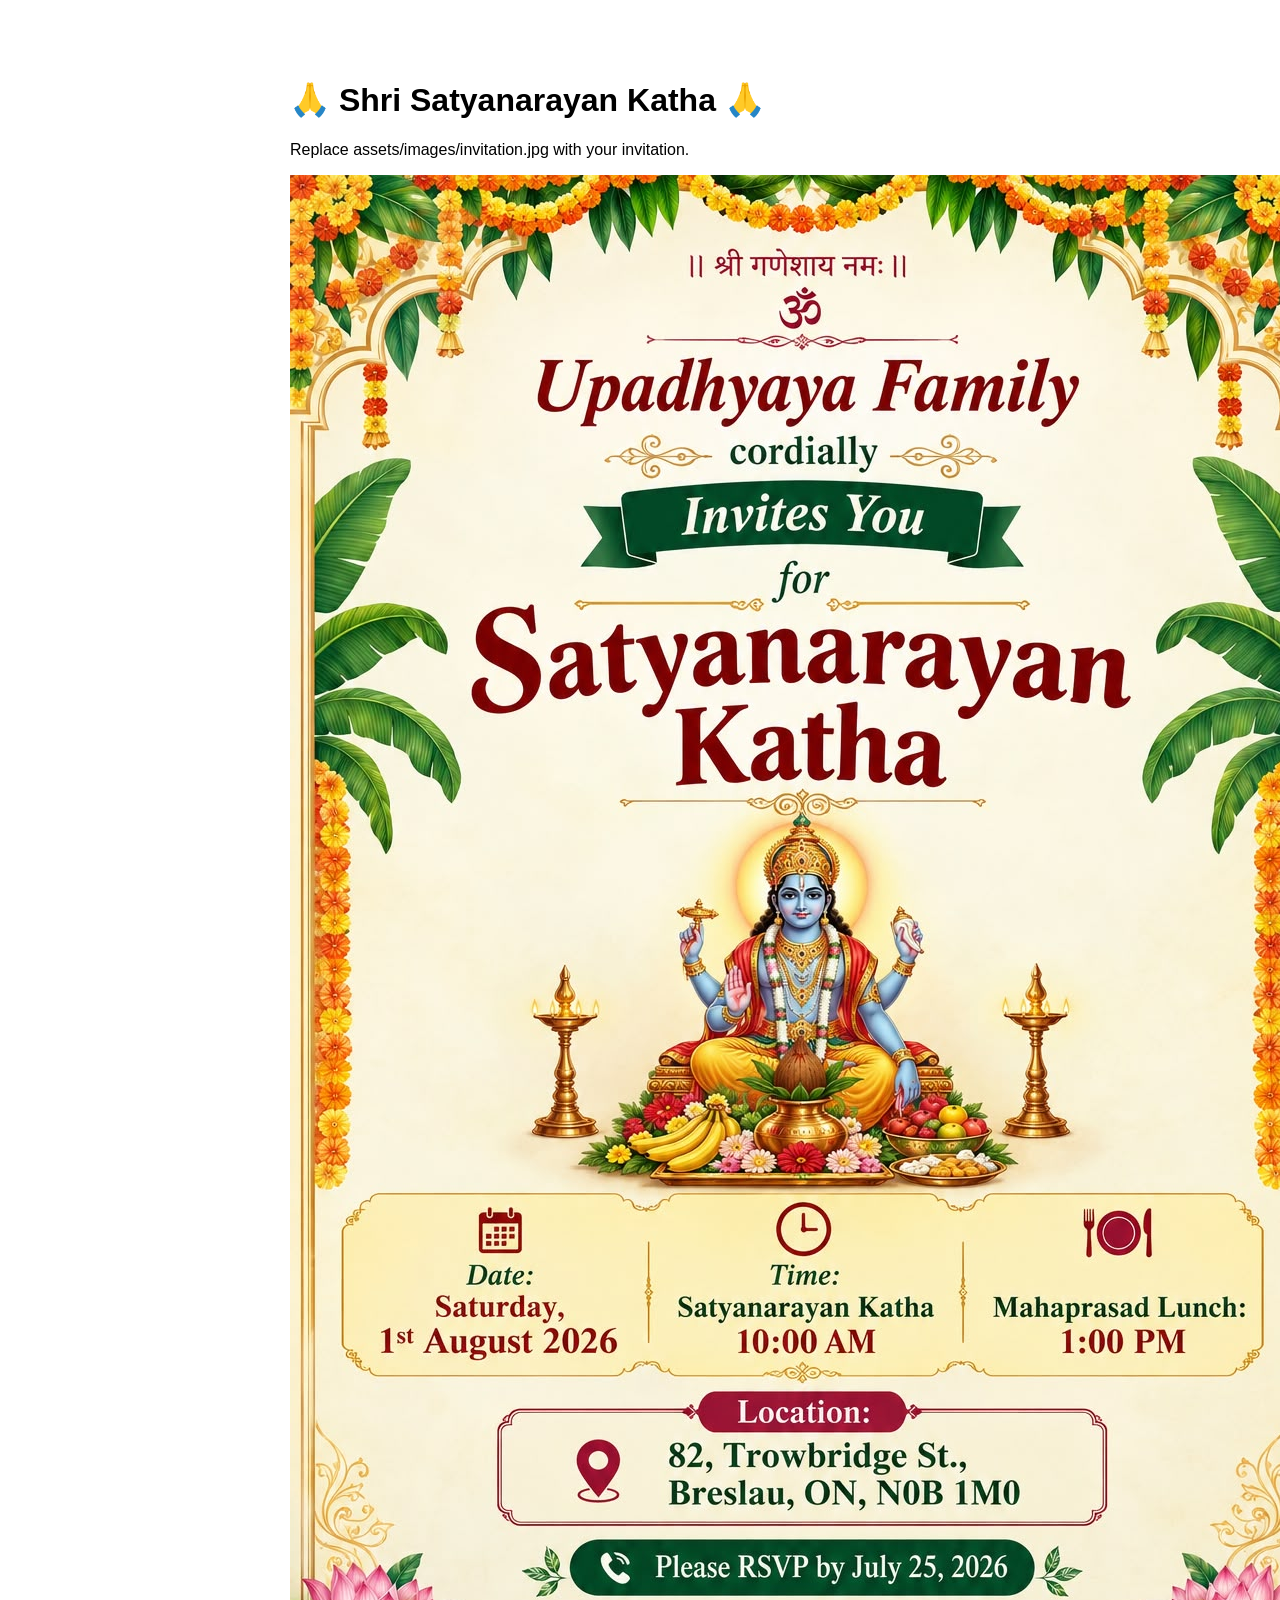
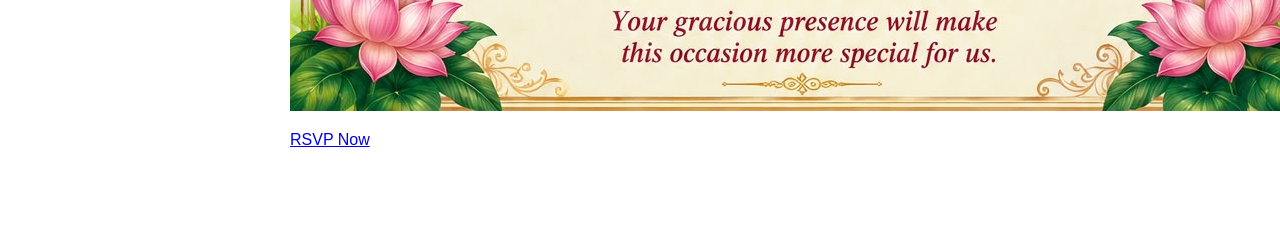
==== index.html @ 51592a34 "Add files" ====
<!doctype html>
<html><head><meta charset="utf-8"><title>Satyanarayan RSVP</title>
<link rel="stylesheet" href="assets/css/style.css"></head>
<body>
<h1>🙏 Shri Satyanarayan Katha 🙏</h1>
<p>Replace assets/images/invitation.jpg with your invitation.</p>
<img src="assets/images/invitation.jpg" style="max-width:100%%">
<p><a href="rsvp.html">RSVP Now</a></p>
</body></html>
---- assets/css/style.css ----
body{font-family:Arial;max-width:700px;margin:40px auto;padding:20px}
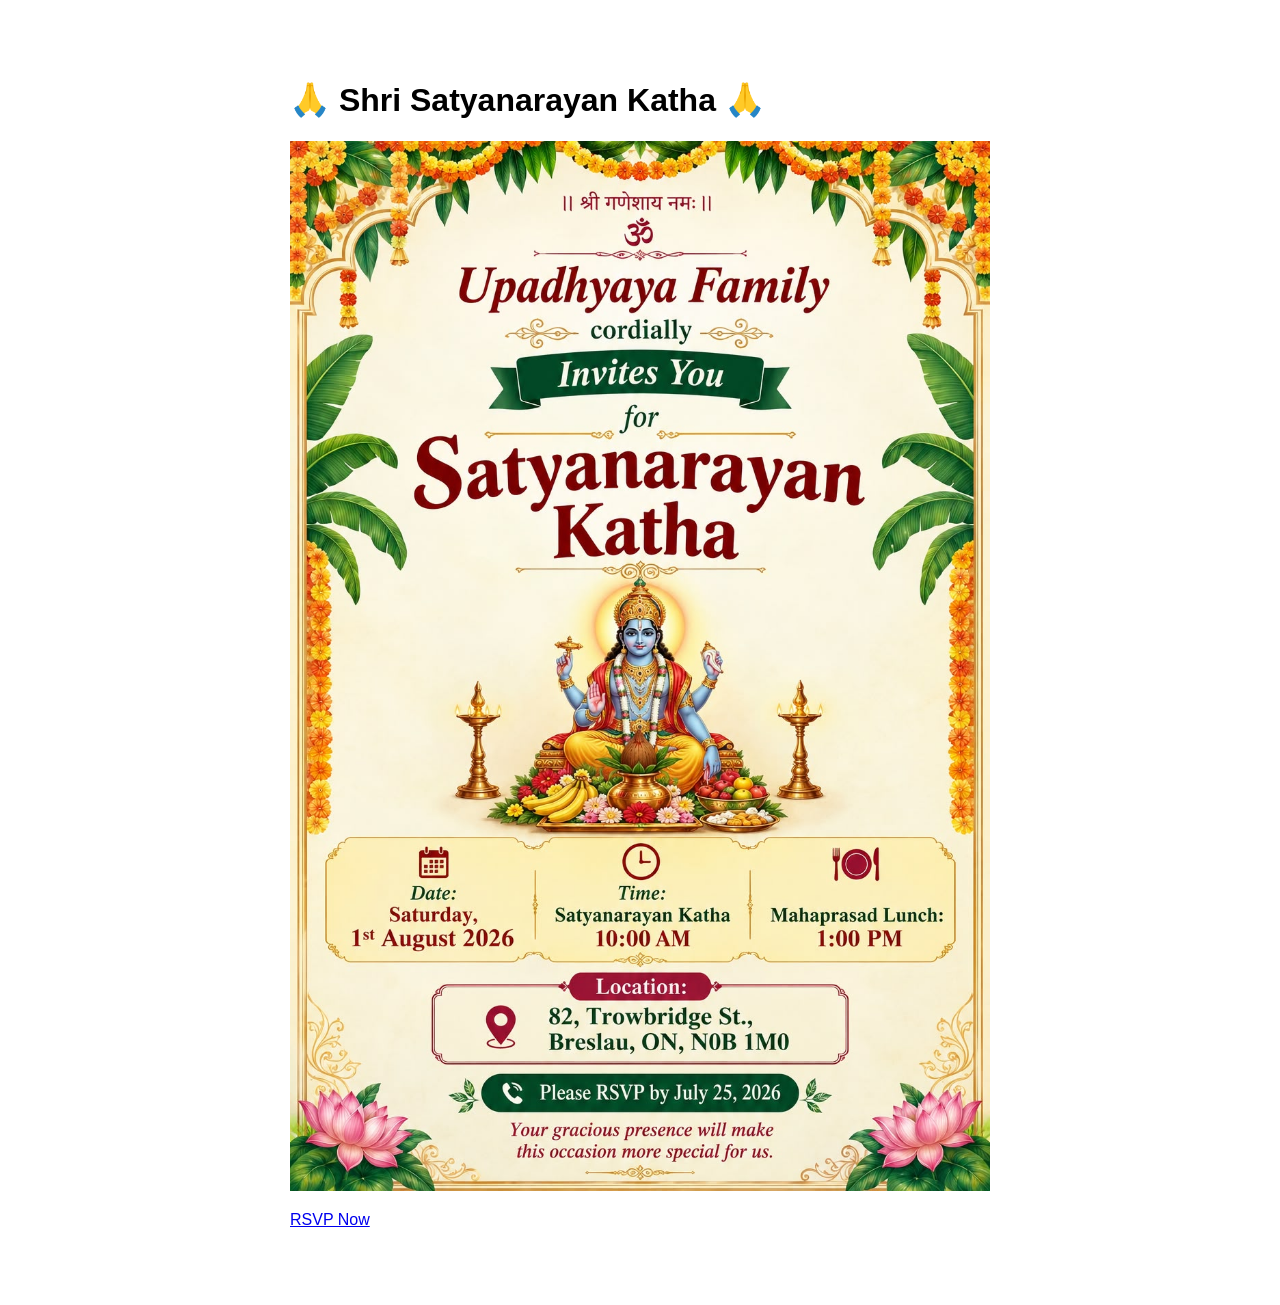
==== commit 0e890579: "fix" ====
--- a/index.html
+++ b/index.html
@@ -3,7 +3,6 @@
 <link rel="stylesheet" href="assets/css/style.css"></head>
 <body>
 <h1>🙏 Shri Satyanarayan Katha 🙏</h1>
-<p>Replace assets/images/invitation.jpg with your invitation.</p>
-<img src="assets/images/invitation.jpg" style="max-width:100%%">
+<img src="assets/images/invitation.jpg" style="max-width:100%">
 <p><a href="rsvp.html">RSVP Now</a></p>
 </body></html>
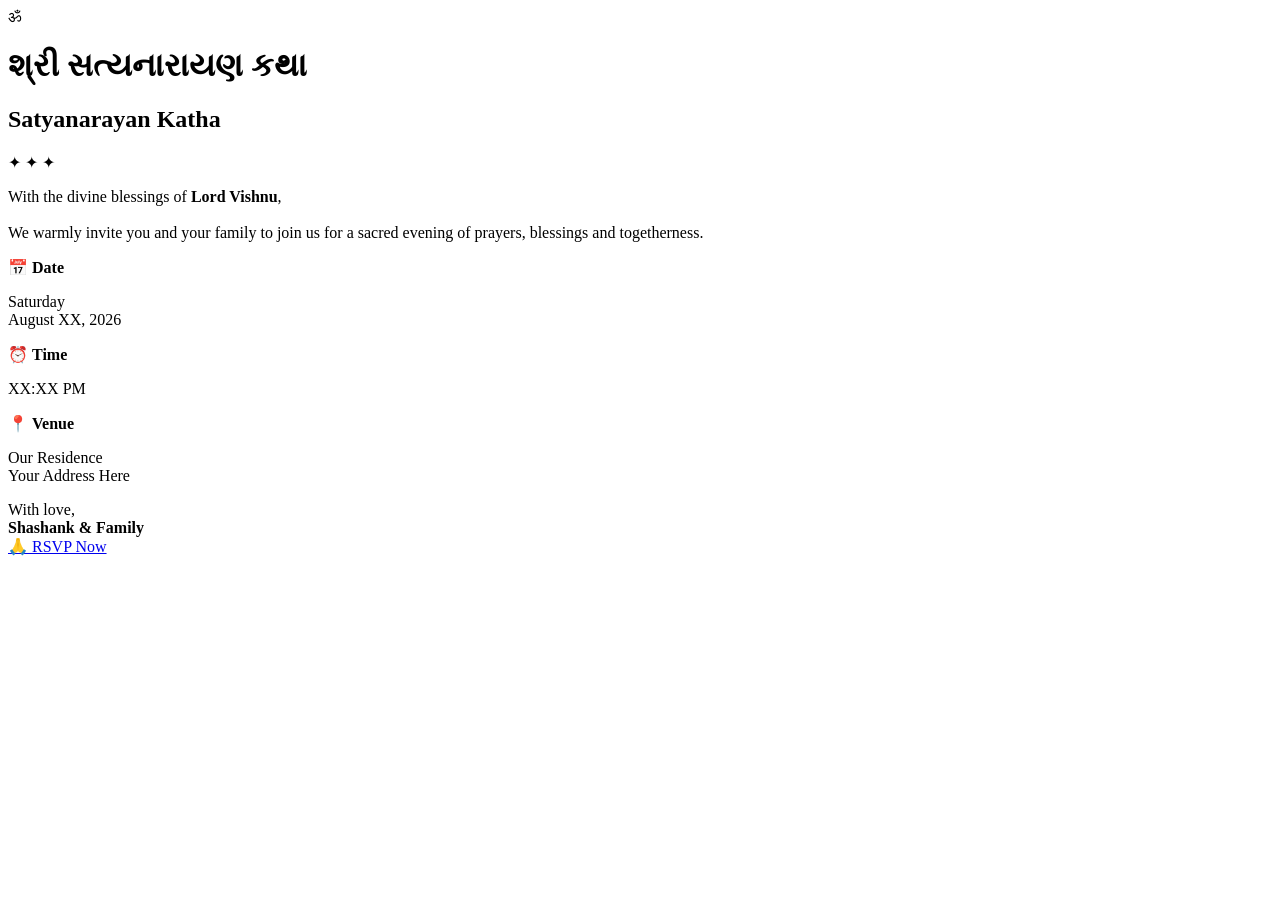
==== commit e5abf8cf: "add files" ====
--- a/index.html
+++ b/index.html
@@ -1,8 +1,115 @@
-<!doctype html>
-<html><head><meta charset="utf-8"><title>Satyanarayan RSVP</title>
-<link rel="stylesheet" href="assets/css/style.css"></head>
+<!DOCTYPE html>
+<html lang="en">
+
+<head>
+    <meta charset="UTF-8">
+    <meta name="viewport" content="width=device-width, initial-scale=1.0">
+
+    <title>Satyanarayan Katha Invitation</title>
+
+    <link rel="stylesheet" href="css/style.css">
+
+    <!-- Google Font -->
+    <link
+        href="https://fonts.googleapis.com/css2?family=Tiro+Devanagari+Sanskrit&family=Poppins:wght@300;400;600&display=swap"
+        rel="stylesheet">
+
+</head>
+
 <body>
-<h1>🙏 Shri Satyanarayan Katha 🙏</h1>
-<img src="assets/images/invitation.jpg" style="max-width:100%">
-<p><a href="rsvp.html">RSVP Now</a></p>
-</body></html>+
+    <div class="container">
+
+        <div class="invitation-card">
+
+            <div class="om">
+                ॐ
+            </div>
+
+
+            <h1>
+                શ્રી સત્યનારાયણ કથા
+            </h1>
+
+            <h2>
+                Satyanarayan Katha
+            </h2>
+
+
+            <div class="divider">
+                ✦ ✦ ✦
+            </div>
+
+
+            <p class="intro">
+
+                With the divine blessings of
+                <b>Lord Vishnu</b>,<br><br>
+
+                We warmly invite you and your family
+                to join us for a sacred evening of prayers,
+                blessings and togetherness.
+
+            </p>
+
+
+
+            <div class="details">
+
+                <div>
+                    <span>📅</span>
+                    <strong>Date</strong>
+                    <p>
+                        Saturday<br>
+                        August XX, 2026
+                    </p>
+                </div>
+
+
+                <div>
+                    <span>⏰</span>
+                    <strong>Time</strong>
+                    <p>
+                        XX:XX PM
+                    </p>
+                </div>
+
+
+                <div>
+                    <span>📍</span>
+                    <strong>Venue</strong>
+                    <p>
+                        Our Residence<br>
+                        Your Address Here
+                    </p>
+                </div>
+
+            </div>
+
+
+
+            <div class="family">
+
+                With love,<br>
+
+                <b>
+                    Shashank & Family
+                </b>
+
+            </div>
+
+
+            <a href="rsvp.html" class="rsvp-btn">
+                🙏 RSVP Now
+            </a>
+
+
+        </div>
+
+
+    </div>
+
+
+</body>
+
+</html>
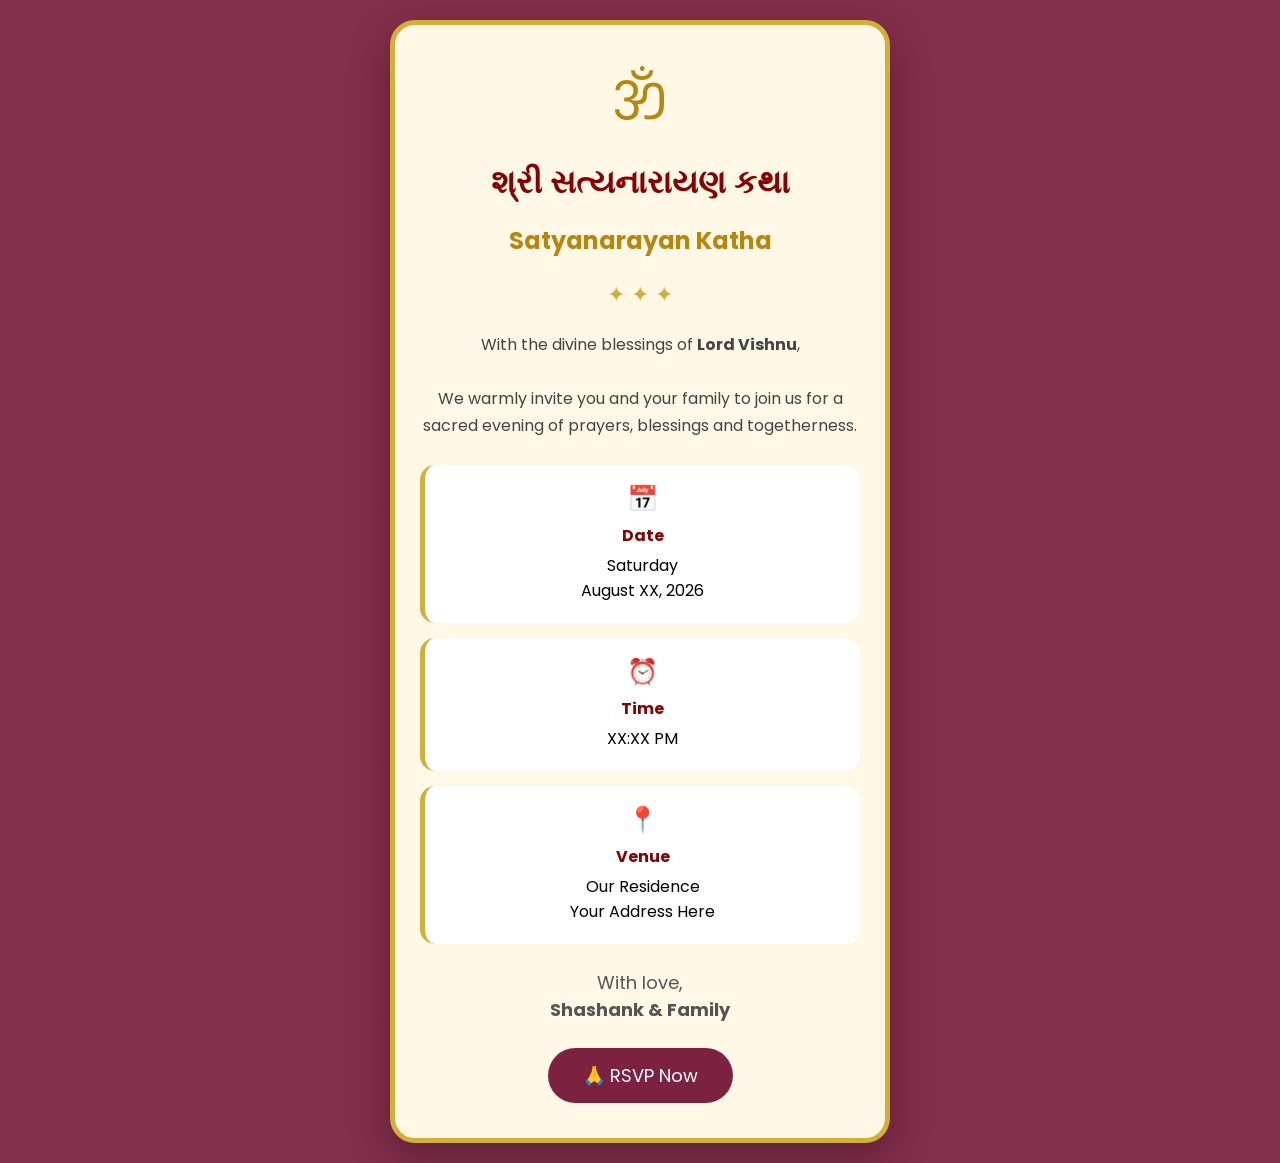
==== commit 54449b32: "fix" ====
--- a/index.html
+++ b/index.html
@@ -7,7 +7,7 @@
 
     <title>Satyanarayan Katha Invitation</title>
 
-    <link rel="stylesheet" href="css/style.css">
+    <link rel="stylesheet" href="assets/css/style.css">
 
     <!-- Google Font -->
     <link
--- a/assets/css/style.css
+++ b/assets/css/style.css
@@ -0,0 +1,284 @@
+*{
+    box-sizing:border-box;
+}
+
+
+body{
+
+    margin:0;
+
+    min-height:100vh;
+
+    display:flex;
+
+    justify-content:center;
+
+    align-items:center;
+
+
+    background:
+
+    linear-gradient(
+        rgba(124,33,64,0.94),
+        rgba(124,33,64,0.94)
+    );
+
+
+    font-family:'Poppins',sans-serif;
+
+}
+
+
+
+.container{
+
+    width:100%;
+
+    padding:20px;
+
+}
+
+
+
+.invitation-card{
+
+
+    max-width:500px;
+
+    margin:auto;
+
+    background:#fff8e7;
+
+
+    border-radius:25px;
+
+
+    padding:35px 25px;
+
+
+    text-align:center;
+
+
+    box-shadow:
+
+    0 15px 40px rgba(0,0,0,0.3);
+
+
+    border:
+
+    5px solid #d4af37;
+
+
+}
+
+
+
+.om{
+
+    font-size:55px;
+
+    color:#b8860b;
+
+    margin-bottom:10px;
+
+}
+
+
+
+h1{
+
+    font-family:'Tiro Devanagari Sanskrit';
+
+    color:#8b0000;
+
+    font-size:32px;
+
+}
+
+
+
+h2{
+
+    color:#b8860b;
+
+}
+
+
+
+.divider{
+
+    color:#d4af37;
+
+    font-size:22px;
+
+    margin:20px;
+
+}
+
+
+
+.intro{
+
+    font-size:16px;
+
+    line-height:1.7;
+
+    color:#444;
+
+}
+
+
+
+.details{
+
+    margin-top:25px;
+
+}
+
+
+
+.details div{
+
+
+    background:#fff;
+
+    margin:15px 0;
+
+    padding:15px;
+
+
+    border-radius:15px;
+
+
+    border-left:
+
+    5px solid #d4af37;
+
+
+}
+
+
+
+.details span{
+
+    font-size:25px;
+
+}
+
+
+
+.details strong{
+
+    display:block;
+
+    color:#8b0000;
+
+    margin-top:5px;
+
+}
+
+
+
+.details p{
+
+    margin:5px;
+
+}
+
+
+
+.family{
+
+    margin:25px;
+
+    font-size:18px;
+
+    color:#555;
+
+}
+
+
+
+.rsvp-btn{
+
+
+    display:inline-block;
+
+
+    padding:14px 35px;
+
+
+    background:#7c2140;
+
+
+    color:white;
+
+
+    border-radius:30px;
+
+
+    text-decoration:none;
+
+
+    font-size:18px;
+
+
+    transition:.3s;
+
+}
+
+
+
+.rsvp-btn:hover{
+
+    background:#b8860b;
+
+}
+table{
+
+width:100%;
+
+border-collapse:collapse;
+
+margin-top:20px;
+
+font-size:14px;
+
+}
+
+
+th{
+
+background:#7c2140;
+
+color:white;
+
+padding:10px;
+
+}
+
+
+td{
+
+padding:10px;
+
+border-bottom:1px solid #ddd;
+
+}
+
+
+
+input,
+select{
+
+width:90%;
+
+padding:12px;
+
+margin:10px;
+
+border-radius:10px;
+
+border:1px solid #ccc;
+
+}
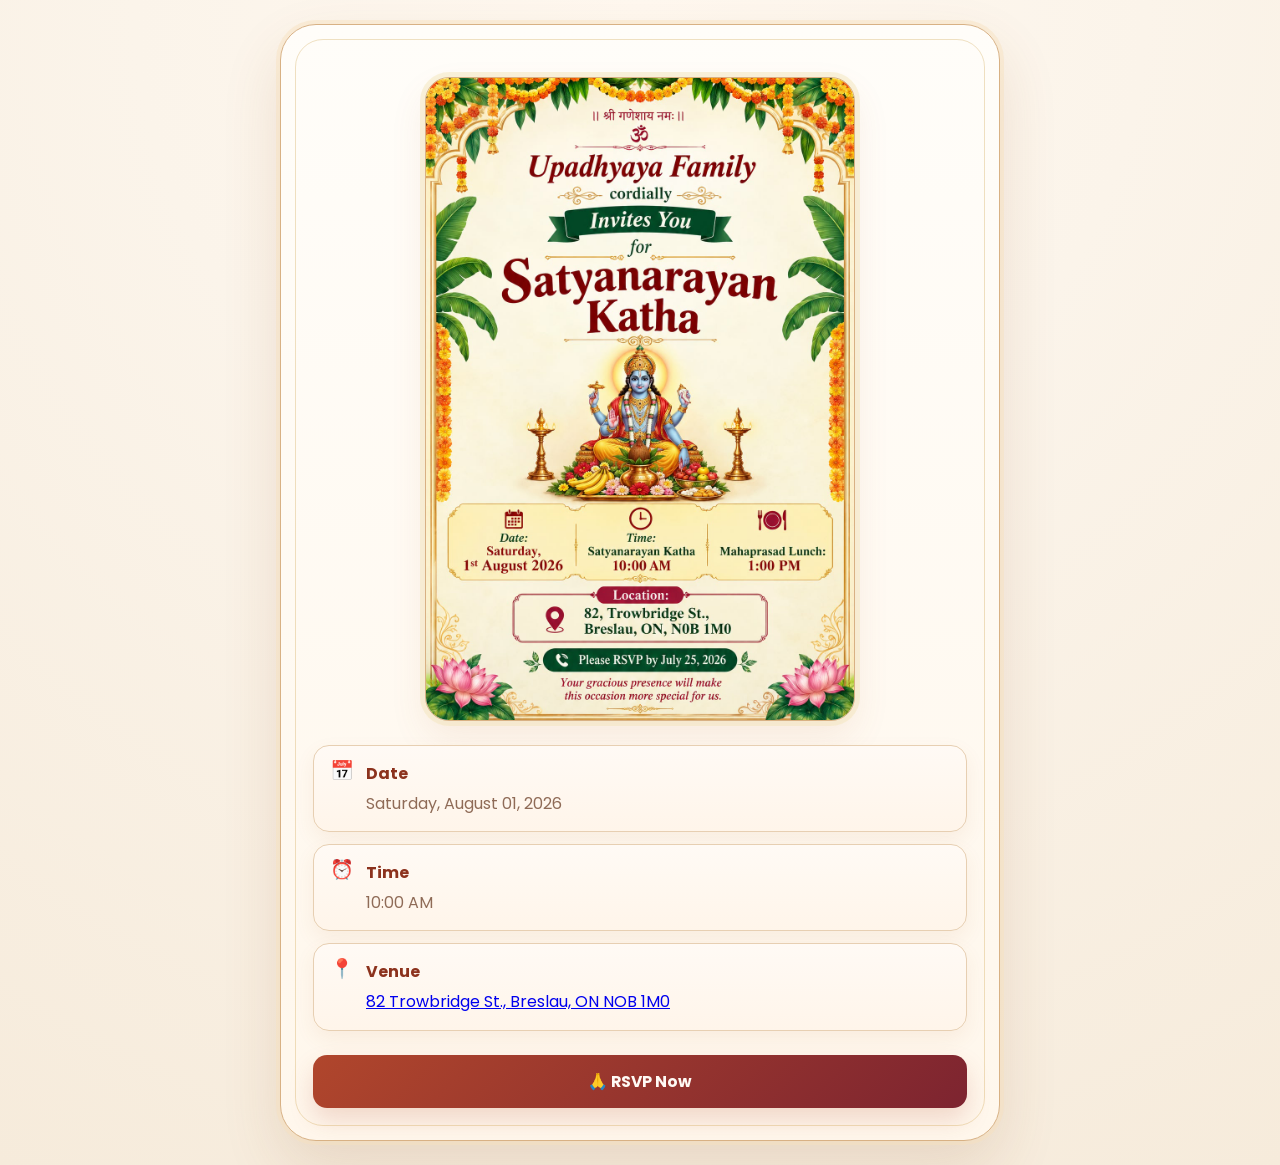
==== commit 03cf88a2: "final fixes" ====
--- a/index.html
+++ b/index.html
@@ -2,114 +2,59 @@
 <html lang="en">
 
 <head>
-    <meta charset="UTF-8">
-    <meta name="viewport" content="width=device-width, initial-scale=1.0">
-
+    <meta charset="UTF-8" />
+    <meta name="viewport" content="width=device-width, initial-scale=1.0" />
     <title>Satyanarayan Katha Invitation</title>
-
-    <link rel="stylesheet" href="assets/css/style.css">
-
-    <!-- Google Font -->
-    <link
-        href="https://fonts.googleapis.com/css2?family=Tiro+Devanagari+Sanskrit&family=Poppins:wght@300;400;600&display=swap"
-        rel="stylesheet">
-
+    <meta name="description" content="Join us for Satyanarayan Katha and confirm your RSVP." ." />
+<link href="assets/css/style.css" rel="stylesheet" />
+    <link rel="preconnect" href="https://fonts.googleapis.com" />
+    <link rel="preconnect" href="https://fonts.gstatic.com" crossorigin />
+    <link href="https://fonts.googleapis.com/css2?family=Tiro+Devanagari+Sanskrit&family=Poppins:wght@300;400;500;600;700&display=swap"
+        rel="stylesheet"
+        />
 </head>
 
 <body>
+    <main class="page invitation-page">
+        <section class="invitation-shell">
+            <article class="invitation-card sacred-card">
 
-    <div class="container">
-
-        <div class="invitation-card">
-
-            <div class="om">
-                ॐ
-            </div>
-
-
-            <h1>
-                શ્રી સત્યનારાયણ કથા
-            </h1>
-
-            <h2>
-                Satyanarayan Katha
-            </h2>
-
-
-            <div class="divider">
-                ✦ ✦ ✦
-            </div>
-
-
-            <p class="intro">
-
-                With the divine blessings of
-                <b>Lord Vishnu</b>,<br><br>
-
-                We warmly invite you and your family
-                to join us for a sacred evening of prayers,
-                blessings and togetherness.
-
-            </p>
-
-
-
-            <div class="details">
-
-                <div>
-                    <span>📅</span>
-                    <strong>Date</strong>
-                    <p>
-                        Saturday<br>
-                        August XX, 2026
-                    </p>
+                <div class="invite-poster-wrap">
+                    <img src="assets/images/invitation.jpg" alt="Satyanarayan Katha digital invitation"
+                        class="invite-poster" loading="eager" />
                 </div>
 
+                <section class="quick-details" aria-label="Event details">
+                    <div class="quick-detail">
+                        <span>📅</span>
+                        <div>
+                            <strong>Date</strong>
+                            <p>Saturday, August 01, 2026</p>
+                        </div>
+                    </div>
 
-                <div>
-                    <span>⏰</span>
-                    <strong>Time</strong>
-                    <p>
-                        XX:XX PM
-                    </p>
+                    <div class="quick-detail">
+                        <span>⏰</span>
+                        <div>
+                            <strong>Time</strong>
+                            <p>10:00 AM</p>
+                        </div>
+                    </div>
+
+                    <div class="quick-detail">
+                        <span>📍</span>
+                        <div>
+                            <strong>Venue</strong>
+                            <p><a href="https://maps.app.goo.gl/oYuo8Q81ijViwTQNA" target="_blank" rel="noopener noreferrer">82 Trowbridge St., Breslau, ON NOB 1M0</a></p>
+                        </div>
+                    </div>
+                </section>
+
+                    <a href="rsvp.html" class="rsvp-btn">🙏 RSVP Now</a>
                 </div>
-
-
-                <div>
-                    <span>📍</span>
-                    <strong>Venue</strong>
-                    <p>
-                        Our Residence<br>
-                        Your Address Here
-                    </p>
-                </div>
-
-            </div>
-
-
-
-            <div class="family">
-
-                With love,<br>
-
-                <b>
-                    Shashank & Family
-                </b>
-
-            </div>
-
-
-            <a href="rsvp.html" class="rsvp-btn">
-                🙏 RSVP Now
-            </a>
-
-
-        </div>
-
-
-    </div>
-
-
+            </article>
+        </section>
+    </main>
 </body>
 
 </html>
--- a/assets/css/style.css
+++ b/assets/css/style.css
@@ -1,284 +1,651 @@
-*{
-    box-sizing:border-box;
-}
-
-
-body{
-
-    margin:0;
-
-    min-height:100vh;
-
-    display:flex;
-
-    justify-content:center;
-
-    align-items:center;
-
-
-    background:
-
-    linear-gradient(
-        rgba(124,33,64,0.94),
-        rgba(124,33,64,0.94)
-    );
-
-
-    font-family:'Poppins',sans-serif;
-
-}
-
-
-
-.container{
-
-    width:100%;
-
-    padding:20px;
-
-}
-
-
-
-.invitation-card{
-
-
-    max-width:500px;
-
-    margin:auto;
-
-    background:#fff8e7;
-
-
-    border-radius:25px;
-
-
-    padding:35px 25px;
-
-
-    text-align:center;
-
-
-    box-shadow:
-
-    0 15px 40px rgba(0,0,0,0.3);
-
-
-    border:
-
-    5px solid #d4af37;
-
-
-}
-
-
-
-.om{
-
-    font-size:55px;
-
-    color:#b8860b;
-
-    margin-bottom:10px;
-
-}
-
-
-
-h1{
-
-    font-family:'Tiro Devanagari Sanskrit';
-
-    color:#8b0000;
-
-    font-size:32px;
-
-}
-
-
-
-h2{
-
-    color:#b8860b;
-
-}
-
-
-
-.divider{
-
-    color:#d4af37;
-
-    font-size:22px;
-
-    margin:20px;
-
-}
-
-
-
-.intro{
-
-    font-size:16px;
-
-    line-height:1.7;
-
-    color:#444;
-
-}
-
-
-
-.details{
-
-    margin-top:25px;
-
-}
-
-
-
-.details div{
-
-
-    background:#fff;
-
-    margin:15px 0;
-
-    padding:15px;
-
-
-    border-radius:15px;
-
-
-    border-left:
-
-    5px solid #d4af37;
-
-
-}
-
-
-
-.details span{
-
-    font-size:25px;
-
-}
-
-
-
-.details strong{
-
-    display:block;
-
-    color:#8b0000;
-
-    margin-top:5px;
-
-}
-
-
-
-.details p{
-
-    margin:5px;
-
-}
-
-
-
-.family{
-
-    margin:25px;
-
-    font-size:18px;
-
-    color:#555;
-
-}
-
-
-
-.rsvp-btn{
-
-
-    display:inline-block;
-
-
-    padding:14px 35px;
-
-
-    background:#7c2140;
-
-
-    color:white;
-
-
-    border-radius:30px;
-
-
-    text-decoration:none;
-
-
-    font-size:18px;
-
-
-    transition:.3s;
-
-}
-
-
-
-.rsvp-btn:hover{
-
-    background:#b8860b;
-
-}
-table{
-
-width:100%;
-
-border-collapse:collapse;
-
-margin-top:20px;
-
-font-size:14px;
-
-}
-
-
-th{
-
-background:#7c2140;
-
-color:white;
-
-padding:10px;
-
-}
-
-
-td{
-
-padding:10px;
-
-border-bottom:1px solid #ddd;
-
-}
-
-
+:root {
+  --bg: #fbf4ea;
+  --bg-soft: #fffaf4;
+  --bg-deep: #f4e7d3;
+  --card: #fffdf9;
+  --card-2: #fff7ec;
+
+  --text: #5a2f1f;
+  --text-soft: #7a4b35;
+  --muted: #8f6b57;
+
+  --border: #e7cfb2;
+  --border-strong: #d8b184;
+
+  --accent: #b0462c;
+  --accent-dark: #8c321d;
+  --accent-soft: #f7dfcf;
+
+  --gold: #c6922f;
+  --gold-soft: #f4e6be;
+
+  --maroon: #7d2430;
+  --maroon-soft: #f3d9dd;
+
+  --success: #567a3e;
+  --success-soft: #e5efdc;
+
+  --whatsapp: #25d366;
+  --whatsapp-dark: #1fb65a;
+
+  --shadow-sm: 0 8px 20px rgba(176, 98, 54, 0.08);
+  --shadow-md: 0 16px 36px rgba(176, 98, 54, 0.10);
+  --shadow-lg: 0 26px 60px rgba(145, 77, 35, 0.14);
+
+  --radius-sm: 12px;
+  --radius-md: 18px;
+  --radius-lg: 28px;
+  --radius-xl: 36px;
+}
+
+*,
+*::before,
+*::after {
+  box-sizing: border-box;
+}
+
+html,
+body {
+  margin: 0;
+  padding: 0;
+}
+
+html {
+  scroll-behavior: smooth;
+}
+
+body {
+  font-family: "Poppins", Arial, sans-serif;
+  color: var(--text);
+  line-height: 1.6;
+  background:
+    radial-gradient(circle at top, #fff8ef 0%, var(--bg) 38%, #f6ebdb 100%);
+}
+
+/* Shared layout */
+.page,
+.dashboard-page {
+  min-height: 100vh;
+  padding: 24px;
+}
+
+.page {
+  display: grid;
+  place-items: center;
+}
+
+.invitation-shell,
+.auth-shell,
+.dashboard-shell,
+.rsvp-section {
+  width: 100%;
+  max-width: 1100px;
+  margin: 0 auto;
+}
+
+.invitation-shell,
+.auth-shell,
+.rsvp-section {
+  max-width: 720px;
+}
+
+/* Shared cards */
+.invitation-card,
+.auth-card,
+.summary-panel,
+.table-panel,
+.rsvp-card {
+  background: linear-gradient(180deg, var(--card) 0%, var(--card-2) 100%);
+  border: 1px solid var(--border);
+  box-shadow: var(--shadow-lg);
+}
+
+/* Invitation-specific main card */
+.sacred-card {
+  position: relative;
+  border-radius: var(--radius-xl);
+  padding: 32px;
+  overflow: hidden;
+  border: 1.5px solid var(--border-strong);
+  box-shadow:
+    0 0 0 4px rgba(246, 223, 189, 0.45),
+    var(--shadow-lg);
+}
+
+.sacred-card::before {
+  content: "";
+  position: absolute;
+  inset: 14px;
+  border: 1px solid rgba(198, 146, 47, 0.28);
+  border-radius: calc(var(--radius-xl) - 8px);
+  pointer-events: none;
+}
+
+.sacred-card::after {
+  position: absolute;
+  top: 18px;
+  right: 22px;
+  color: rgba(176, 70, 44, 0.18);
+  font-size: 2rem;
+  pointer-events: none;
+}
+
+/* Optional decorative top strip */
+.invitation-card-top {
+  height: 8px;
+  width: 100%;
+  border-radius: 999px;
+  margin-bottom: 20px;
+  background: linear-gradient(90deg, var(--gold) 0%, var(--accent) 45%, var(--maroon) 100%);
+}
+
+/* Headers */
+.card-header,
+.auth-header,
+.rsvp-header {
+  text-align: center;
+  margin-bottom: 24px;
+}
+
+.eyebrow {
+  margin: 0 0 10px;
+  color: var(--accent);
+  font-size: 0.82rem;
+  font-weight: 700;
+  letter-spacing: 0.14em;
+  text-transform: uppercase;
+}
+
+.om {
+  width: 78px;
+  height: 78px;
+  margin: 0 auto 16px;
+  display: grid;
+  place-items: center;
+  border-radius: 50%;
+  background: radial-gradient(circle at 30% 30%, #fff4d9 0%, var(--gold-soft) 52%, #ecd6a7 100%);
+  border: 1px solid rgba(198, 146, 47, 0.45);
+  color: var(--accent-dark);
+  box-shadow: 0 10px 24px rgba(198, 146, 47, 0.14);
+  font-size: 2rem;
+  font-family: "Tiro Devanagari Sanskrit", serif;
+}
+
+.card-header h1,
+.rsvp-header h1,
+.auth-header h1 {
+  margin: 0;
+  color: var(--text);
+  line-height: 1.25;
+}
+
+.card-header h1 {
+  font-family: "Tiro Devanagari Sanskrit", serif;
+  font-size: 2rem;
+}
+
+.rsvp-header h1,
+.auth-header h1 {
+  font-size: 1.9rem;
+}
+
+.card-header h2 {
+  margin: 10px 0 0;
+  font-size: 1.08rem;
+  font-weight: 500;
+  color: var(--text-soft);
+}
+
+.subtitle,
+.auth-subtitle,
+.dashboard-subtitle {
+  margin: 10px auto 0;
+  color: var(--muted);
+  max-width: 42ch;
+}
+
+.divider {
+  margin-top: 18px;
+  color: var(--gold);
+  letter-spacing: 0.3em;
+  font-size: 1rem;
+}
+
+.intro {
+  margin: 0 auto 28px;
+  max-width: 44ch;
+  text-align: center;
+  color: var(--text-soft);
+  font-size: 1rem;
+}
+
+/* Invitation image */
+.invite-poster-wrap {
+  margin: 20px auto 24px;
+  max-width: 430px;
+  border-radius: 24px;
+  overflow: hidden;
+  background: #fff;
+  border: 1.5px solid var(--border-strong);
+  box-shadow:
+    0 0 0 5px rgba(244, 230, 190, 0.52),
+    var(--shadow-md);
+}
+
+.invite-poster {
+  display: block;
+  width: 100%;
+  height: auto;
+  max-width: 100%;
+}
+
+/* Invitation details */
+.details-grid {
+  display: grid;
+  grid-template-columns: repeat(3, 1fr);
+  gap: 16px;
+  margin-bottom: 28px;
+}
+
+.detail-card {
+  background: linear-gradient(180deg, #fffaf5 0%, #fff4e8 100%);
+  border: 1px solid var(--border);
+  border-radius: var(--radius-md);
+  padding: 20px;
+  text-align: center;
+  box-shadow: var(--shadow-sm);
+}
+
+.detail-icon {
+  font-size: 1.2rem;
+  display: inline-block;
+  margin-bottom: 8px;
+}
+
+.detail-card h3 {
+  margin: 0 0 8px;
+  font-size: 1rem;
+  color: var(--accent-dark);
+}
+
+.detail-card p {
+  margin: 0;
+  color: var(--muted);
+}
+
+/* Quick details variant */
+.quick-details {
+  display: grid;
+  gap: 12px;
+  margin: 0 0 24px;
+}
+
+.quick-detail {
+  display: flex;
+  align-items: flex-start;
+  gap: 12px;
+  padding: 15px 16px;
+  background: linear-gradient(180deg, #fffaf5 0%, #fff5ea 100%);
+  border: 1px solid var(--border);
+  border-radius: 16px;
+  box-shadow: var(--shadow-sm);
+}
+
+.quick-detail span {
+  font-size: 1.2rem;
+  line-height: 1;
+}
+
+.quick-detail strong {
+  display: block;
+  margin-bottom: 4px;
+  color: var(--accent-dark);
+}
+
+.quick-detail p {
+  margin: 0;
+  color: var(--muted);
+}
+
+/* Footer */
+.family-signoff {
+  margin: 0 0 20px;
+  text-align: center;
+  color: var(--text);
+}
+
+.invitation-footer {
+  text-align: center;
+}
+
+/* Buttons */
+.rsvp-btn,
+.secondary-btn,
+.ghost-btn,
+.quick-link {
+  display: inline-flex;
+  align-items: center;
+  justify-content: center;
+  gap: 8px;
+  min-height: 48px;
+  padding: 14px 18px;
+  border-radius: 14px;
+  font-size: 0.98rem;
+  font-weight: 700;
+  text-decoration: none;
+  cursor: pointer;
+  transition: background 0.2s ease, border-color 0.2s ease, color 0.2s ease, transform 0.15s ease, box-shadow 0.2s ease;
+}
+
+.rsvp-btn {
+  width: 100%;
+  border: none;
+  color: #fffaf5;
+  background: linear-gradient(135deg, var(--accent) 0%, var(--maroon) 100%);
+  box-shadow: 0 12px 24px rgba(176, 70, 44, 0.18);
+}
+
+.rsvp-btn:hover {
+  background: linear-gradient(135deg, var(--accent-dark) 0%, #691f29 100%);
+  transform: translateY(-1px);
+}
+
+.rsvp-btn:active,
+.secondary-btn:active,
+.ghost-btn:active,
+.quick-link:active {
+  transform: translateY(1px);
+}
+
+.secondary-btn {
+  width: auto;
+  border: none;
+  color: #fffaf5;
+  background: linear-gradient(135deg, var(--accent) 0%, var(--maroon) 100%);
+}
+
+.ghost-btn {
+  width: auto;
+  color: var(--text);
+  background: rgba(255, 250, 244, 0.9);
+  border: 1px solid var(--border);
+}
+
+.ghost-btn:hover {
+  background: #fff6ed;
+  border-color: var(--border-strong);
+}
+
+/* RSVP form */
+.rsvp-card,
+.auth-card {
+  border-radius: var(--radius-lg);
+  padding: 32px;
+  border: 1.5px solid var(--border-strong);
+  box-shadow:
+    0 0 0 4px rgba(244, 230, 190, 0.3),
+    var(--shadow-md);
+}
+
+.rsvp-form,
+.auth-form {
+  display: grid;
+  gap: 18px;
+}
+
+.form-row {
+  display: grid;
+  grid-template-columns: 1fr 1fr;
+  gap: 16px;
+}
+
+.form-group,
+.search-group {
+  display: grid;
+  gap: 8px;
+}
+
+label {
+  font-size: 0.95rem;
+  font-weight: 600;
+  color: var(--text);
+}
 
 input,
-select{
-
-width:90%;
-
-padding:12px;
-
-margin:10px;
-
-border-radius:10px;
-
-border:1px solid #ccc;
-
+select,
+textarea {
+  width: 100%;
+  padding: 14px 16px;
+  border: 1px solid var(--border);
+  border-radius: 14px;
+  background: #fffdf9;
+  color: var(--text);
+  font: inherit;
+  outline: none;
+  transition: border-color 0.2s ease, box-shadow 0.2s ease, background 0.2s ease;
+}
+
+input::placeholder,
+textarea::placeholder {
+  color: #a78977;
+}
+
+input:focus,
+select:focus,
+textarea:focus {
+  border-color: var(--accent);
+  background: #fffaf4;
+  box-shadow: 0 0 0 4px rgba(176, 70, 44, 0.12);
+}
+
+textarea {
+  resize: vertical;
+  min-height: 120px;
+}
+
+.form-status {
+  min-height: 24px;
+  margin: 0;
+  text-align: center;
+  color: var(--accent-dark);
+}
+
+/* Action links */
+.action-links {
+  margin-top: 20px;
+  display: grid;
+  gap: 14px;
+}
+
+.link-grid {
+  display: grid;
+  grid-template-columns: 1fr 1fr;
+  gap: 12px;
+}
+
+.quick-link {
+  min-height: 48px;
+  padding: 14px 16px;
+  border: 1px solid var(--border);
+  border-radius: 14px;
+  background: #fffdf9;
+  color: var(--text);
+  text-align: center;
+  box-shadow: var(--shadow-sm);
+}
+
+.quick-link:hover {
+  background: #fff5e9;
+  border-color: var(--border-strong);
+}
+
+.whatsapp-link {
+  background: linear-gradient(135deg, var(--whatsapp) 0%, var(--whatsapp-dark) 100%);
+  color: #ffffff;
+  border-color: transparent;
+}
+
+.whatsapp-link:hover {
+  background: linear-gradient(135deg, #20c460 0%, #18994b 100%);
+}
+
+/* Utility */
+.sr-only {
+  position: absolute;
+  width: 1px;
+  height: 1px;
+  padding: 0;
+  margin: -1px;
+  overflow: hidden;
+  clip: rect(0, 0, 0, 0);
+  white-space: nowrap;
+  border: 0;
+}
+
+/* Dashboard */
+.dashboard-shell {
+  display: grid;
+  gap: 20px;
+}
+
+.dashboard-header {
+  display: flex;
+  justify-content: space-between;
+  align-items: flex-start;
+  gap: 16px;
+  background: linear-gradient(180deg, var(--card) 0%, var(--card-2) 100%);
+  border: 1px solid var(--border);
+  border-radius: var(--radius-lg);
+  box-shadow: var(--shadow-sm);
+  padding: 24px 28px;
+}
+
+.dashboard-header h1 {
+  margin: 0;
+  font-size: 1.8rem;
+  color: var(--text);
+}
+
+.top-actions {
+  display: flex;
+  gap: 12px;
+  flex-wrap: wrap;
+}
+
+.summary-panel,
+.table-panel {
+  border-radius: var(--radius-lg);
+  padding: 24px;
+  border: 1px solid var(--border);
+}
+
+.summary-panel h2 {
+  margin: 0 0 12px;
+  font-size: 1.1rem;
+  color: var(--accent-dark);
+}
+
+.summary-content {
+  color: var(--muted);
+}
+
+.table-toolbar {
+  margin-bottom: 16px;
+}
+
+.table-wrap {
+  overflow-x: auto;
+  border: 1px solid var(--border);
+  border-radius: 16px;
+  background: #fffdf9;
+}
+
+table {
+  width: 100%;
+  border-collapse: collapse;
+  min-width: 760px;
+}
+
+thead {
+  background: linear-gradient(180deg, #fdf0df 0%, #f7e5cf 100%);
+}
+
+th,
+td {
+  padding: 14px 16px;
+  text-align: left;
+  border-bottom: 1px solid var(--border);
+  vertical-align: top;
+}
+
+th {
+  font-size: 0.92rem;
+  color: var(--accent-dark);
+}
+
+td {
+  color: var(--muted);
+}
+
+tbody tr:hover {
+  background: #fff8f0;
+}
+
+/* Mobile */
+@media (max-width: 768px) {
+  .page,
+  .dashboard-page {
+    padding: 16px;
+  }
+
+  .sacred-card,
+  .auth-card,
+  .rsvp-card,
+  .summary-panel,
+  .table-panel,
+  .dashboard-header {
+    padding: 20px;
+  }
+
+  .details-grid,
+  .form-row,
+  .link-grid {
+    grid-template-columns: 1fr;
+  }
+
+  .dashboard-header {
+    flex-direction: column;
+  }
+
+  .top-actions {
+    width: 100%;
+  }
+
+  .secondary-btn,
+  .ghost-btn {
+    width: 100%;
+  }
+
+  .card-header h1,
+  .rsvp-header h1,
+  .auth-header h1 {
+    font-size: 1.7rem;
+  }
+
+  .dashboard-header h1 {
+    font-size: 1.5rem;
+  }
+}
+
+@media (max-width: 640px) {
+  .invite-poster-wrap {
+    max-width: 100%;
+    border-radius: 18px;
+  }
+
+  .om {
+    width: 68px;
+    height: 68px;
+    font-size: 1.8rem;
+  }
 }
